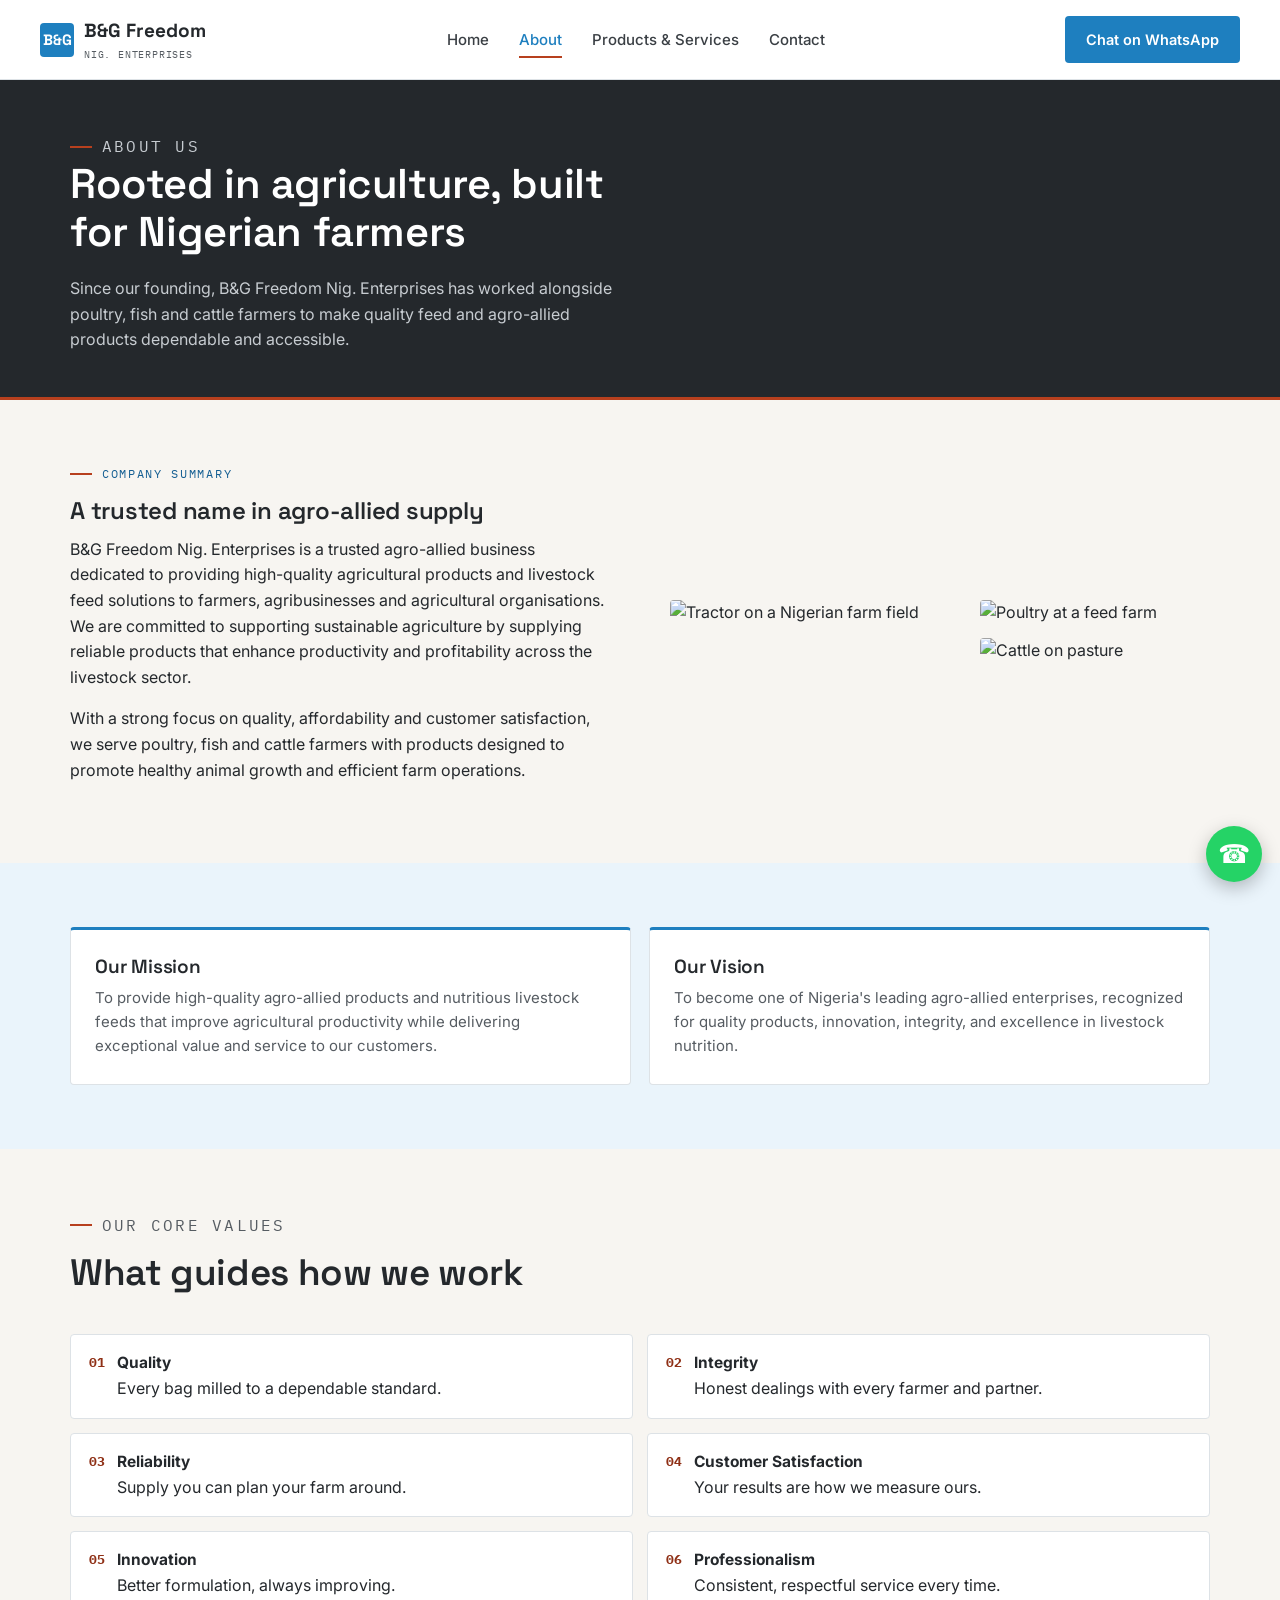
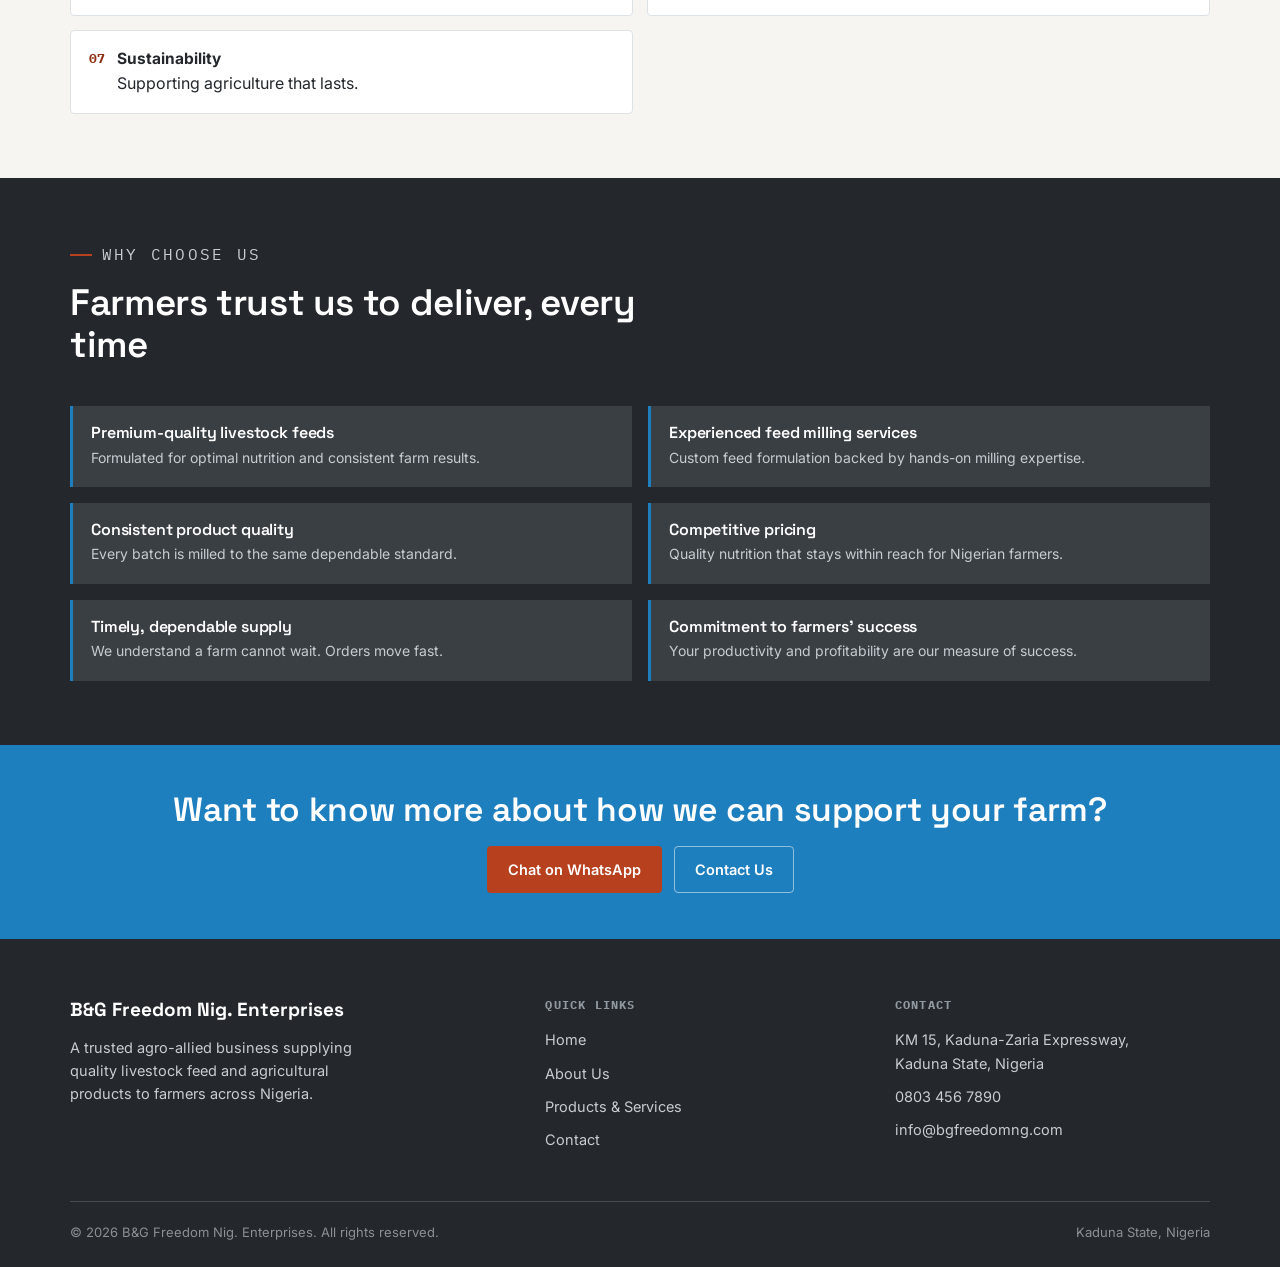
==== about.html @ e8c61435 "first commit" ====
<!DOCTYPE html>
<html lang="en">
<head>
<meta charset="UTF-8">
<meta name="viewport" content="width=device-width, initial-scale=1.0">
<title>About Us | B&amp;G Freedom Nig. Enterprises</title>
<meta name="description" content="Learn about B&G Freedom Nig. Enterprises: our mission, vision and core values as a trusted agro-allied feed supplier in Nigeria.">
<link rel="preconnect" href="https://fonts.googleapis.com">
<link href="https://fonts.googleapis.com/css2?family=Space+Grotesk:wght@500;600;700&family=Inter:wght@400;500;600;700&family=IBM+Plex+Mono:wght@400;500;600&display=swap" rel="stylesheet">
<link rel="stylesheet" href="css/style.css">
</head>
<body>

<header class="site-header">
  <div class="header-bar">
    <a href="index.html" class="brand">
      <span class="mark">B&amp;G</span>
      <span>B&amp;G Freedom<small>Nig. Enterprises</small></span>
    </a>
    <nav class="nav-desktop">
      <a href="index.html">Home</a>
      <a href="about.html" aria-current="page">About</a>
      <a href="products.html">Products &amp; Services</a>
      <a href="contact.html">Contact</a>
    </nav>
    <div class="header-actions">
      <a href="https://wa.me/2348034567890" class="btn btn-primary" target="_blank" rel="noopener">Chat on WhatsApp</a>
      <button class="menu-toggle" aria-label="Toggle menu" aria-expanded="false"><span></span><span></span><span></span></button>
    </div>
  </div>
  <nav class="nav-mobile">
    <a href="index.html">Home</a>
    <a href="about.html" aria-current="page">About</a>
    <a href="products.html">Products &amp; Services</a>
    <a href="contact.html">Contact</a>
    <div class="header-actions">
      <a href="https://wa.me/2348034567890" class="btn btn-primary btn-wide" target="_blank" rel="noopener">Chat on WhatsApp</a>
      <a href="tel:+2348034567890" class="btn btn-ghost btn-wide">Call 0803 456 7890</a>
    </div>
  </nav>
</header>

<section class="page-hero">
  <div class="container">
    <p class="eyebrow">About Us</p>
    <h1>Rooted in agriculture, built for Nigerian farmers</h1>
    <p>Since our founding, B&amp;G Freedom Nig. Enterprises has worked alongside poultry, fish and cattle farmers to make quality feed and agro-allied products dependable and accessible.</p>
  </div>
</section>

<section>
  <div class="container">
    <div class="split">
      <div>
        <p class="eyebrow">Company Summary</p>
        <h2>A trusted name in agro-allied supply</h2>
        <p>B&amp;G Freedom Nig. Enterprises is a trusted agro-allied business dedicated to providing high-quality agricultural products and livestock feed solutions to farmers, agribusinesses and agricultural organisations. We are committed to supporting sustainable agriculture by supplying reliable products that enhance productivity and profitability across the livestock sector.</p>
        <p>With a strong focus on quality, affordability and customer satisfaction, we serve poultry, fish and cattle farmers with products designed to promote healthy animal growth and efficient farm operations.</p>
      </div>
      <div class="about-photo-strip">
        <img src="https://images.unsplash.com/photo-1631670886947-154d406493a6?auto=format&fit=crop&w=900&q=80" alt="Tractor on a Nigerian farm field">
        <div class="stack">
          <img src="https://images.unsplash.com/photo-1541329444622-e85b1a8980df?auto=format&fit=crop&w=600&q=80" alt="Poultry at a feed farm">
          <img src="https://images.unsplash.com/photo-1566040924976-f837330d1a5b?auto=format&fit=crop&w=600&q=80" alt="Cattle on pasture">
        </div>
      </div>
    </div>
  </div>
</section>

<section class="bg-sky">
  <div class="container">
    <div class="tag-grid cols-2">
      <div class="tag-box">
        <h3>Our Mission</h3>
        <p>To provide high-quality agro-allied products and nutritious livestock feeds that improve agricultural productivity while delivering exceptional value and service to our customers.</p>
      </div>
      <div class="tag-box">
        <h3>Our Vision</h3>
        <p>To become one of Nigeria's leading agro-allied enterprises, recognized for quality products, innovation, integrity, and excellence in livestock nutrition.</p>
      </div>
    </div>
  </div>
</section>

<section>
  <div class="container">
    <div class="section-head">
      <p class="eyebrow">Our Core Values</p>
      <h2>What guides how we work</h2>
    </div>
    <div class="value-list">
      <div class="value-item"><span class="num">01</span><div><strong>Quality</strong>Every bag milled to a dependable standard.</div></div>
      <div class="value-item"><span class="num">02</span><div><strong>Integrity</strong>Honest dealings with every farmer and partner.</div></div>
      <div class="value-item"><span class="num">03</span><div><strong>Reliability</strong>Supply you can plan your farm around.</div></div>
      <div class="value-item"><span class="num">04</span><div><strong>Customer Satisfaction</strong>Your results are how we measure ours.</div></div>
      <div class="value-item"><span class="num">05</span><div><strong>Innovation</strong>Better formulation, always improving.</div></div>
      <div class="value-item"><span class="num">06</span><div><strong>Professionalism</strong>Consistent, respectful service every time.</div></div>
      <div class="value-item"><span class="num">07</span><div><strong>Sustainability</strong>Supporting agriculture that lasts.</div></div>
    </div>
  </div>
</section>

<section class="bg-charcoal">
  <div class="container">
    <div class="section-head">
      <p class="eyebrow">Why Choose Us</p>
      <h2>Farmers trust us to deliver, every time</h2>
    </div>
    <div class="reason-list">
      <div class="reason" style="background:var(--charcoal-2); border-left-color:var(--sky);"><div><h4 style="color:#fff;">Premium-quality livestock feeds</h4><p style="color:#C7CCD1;">Formulated for optimal nutrition and consistent farm results.</p></div></div>
      <div class="reason" style="background:var(--charcoal-2); border-left-color:var(--sky);"><div><h4 style="color:#fff;">Experienced feed milling services</h4><p style="color:#C7CCD1;">Custom feed formulation backed by hands-on milling expertise.</p></div></div>
      <div class="reason" style="background:var(--charcoal-2); border-left-color:var(--sky);"><div><h4 style="color:#fff;">Consistent product quality</h4><p style="color:#C7CCD1;">Every batch is milled to the same dependable standard.</p></div></div>
      <div class="reason" style="background:var(--charcoal-2); border-left-color:var(--sky);"><div><h4 style="color:#fff;">Competitive pricing</h4><p style="color:#C7CCD1;">Quality nutrition that stays within reach for Nigerian farmers.</p></div></div>
      <div class="reason" style="background:var(--charcoal-2); border-left-color:var(--sky);"><div><h4 style="color:#fff;">Timely, dependable supply</h4><p style="color:#C7CCD1;">We understand a farm cannot wait. Orders move fast.</p></div></div>
      <div class="reason" style="background:var(--charcoal-2); border-left-color:var(--sky);"><div><h4 style="color:#fff;">Commitment to farmers' success</h4><p style="color:#C7CCD1;">Your productivity and profitability are our measure of success.</p></div></div>
    </div>
  </div>
</section>

<section class="cta-band">
  <div class="container">
    <h2>Want to know more about how we can support your farm?</h2>
    <div class="cta-actions">
      <a href="https://wa.me/2348034567890" class="btn btn-grain" target="_blank" rel="noopener">Chat on WhatsApp</a>
      <a href="contact.html" class="btn btn-ghost-invert">Contact Us</a>
    </div>
  </div>
</section>

<footer class="site-footer">
  <div class="container">
    <div class="footer-grid">
      <div>
        <div class="footer-brand">B&amp;G Freedom Nig. Enterprises</div>
        <p style="max-width:34ch; font-size:14.5px;">A trusted agro-allied business supplying quality livestock feed and agricultural products to farmers across Nigeria.</p>
      </div>
      <div class="footer-col">
        <h5>Quick Links</h5>
        <ul>
          <li><a href="index.html">Home</a></li>
          <li><a href="about.html">About Us</a></li>
          <li><a href="products.html">Products &amp; Services</a></li>
          <li><a href="contact.html">Contact</a></li>
        </ul>
      </div>
      <div class="footer-col">
        <h5>Contact</h5>
        <ul>
          <li>KM 15, Kaduna-Zaria Expressway,<br>Kaduna State, Nigeria</li>
          <li><a href="tel:+2348034567890">0803 456 7890</a></li>
          <li><a href="mailto:info@bgfreedomng.com">info@bgfreedomng.com</a></li>
        </ul>
      </div>
    </div>
    <div class="footer-bottom">
      <span>&copy; 2026 B&amp;G Freedom Nig. Enterprises. All rights reserved.</span>
      <span>Kaduna State, Nigeria</span>
    </div>
  </div>
</footer>

<a href="https://wa.me/2348034567890" class="wa-float" target="_blank" rel="noopener" aria-label="Chat on WhatsApp">&#9742;</a>

<script src="js/script.js"></script>
</body>
</html>
---- css/style.css ----
/* ==========================================================================
   B&G Freedom Nig. Enterprises. Stylesheet
   Design tokens
   ========================================================================== */

:root{
  /* Color */
  --sky: #1E7FBF;
  --sky-dark: #145E92;
  --sky-light: #EAF4FB;
  --charcoal: #24282C;
  --charcoal-2: #3A3F44;
  --charcoal-soft: #565C62;
  --grain: #B7401E;
  --grain-dark: #8F3016;
  --paper: #F7F5F1;
  --paper-2: #FFFFFF;
  --line: #DDE2E6;
  --line-dark: #454B51;

  /* Type */
  --font-display: 'Space Grotesk', sans-serif;
  --font-body: 'Inter', sans-serif;
  --font-mono: 'IBM Plex Mono', monospace;

  /* Layout */
  --max: 1180px;
  --radius: 4px;
}

*,*::before,*::after{ box-sizing: border-box; }
html{ scroll-behavior: smooth; }
body{
  margin:0;
  font-family: var(--font-body);
  color: var(--charcoal);
  background: var(--paper);
  line-height: 1.6;
  -webkit-font-smoothing: antialiased;
}
img{ max-width:100%; display:block; }
a{ color: inherit; text-decoration: none; }
ul{ margin:0; padding:0; list-style:none; }
h1,h2,h3,h4{
  font-family: var(--font-display);
  font-weight: 600;
  line-height: 1.15;
  margin: 0 0 .5em;
  letter-spacing: -0.01em;
}
p{ margin: 0 0 1em; }
.container{
  max-width: var(--max);
  margin: 0 auto;
  padding: 0 20px;
}
:focus-visible{
  outline: 3px solid var(--grain);
  outline-offset: 2px;
}
@media (prefers-reduced-motion: reduce){
  *{ animation-duration: 0.01ms !important; transition-duration: 0.01ms !important; scroll-behavior: auto !important; }
}

/* Eyebrow / small-caps label. Feed-tag vocabulary used throughout */
.eyebrow{
  font-family: var(--font-mono);
  font-size: 12px;
  letter-spacing: 0.14em;
  text-transform: uppercase;
  color: var(--sky-dark);
  display:flex;
  align-items:center;
  gap:10px;
  margin-bottom: 14px;
}
.eyebrow::before{
  content:'';
  width: 22px; height:2px;
  background: var(--grain);
  display:inline-block;
}

/* ==========================================================================
   Header
   ========================================================================== */
.site-header{
  position: sticky; top:0; z-index: 100;
  background: var(--paper-2);
  border-bottom: 1px solid var(--line);
}
.header-bar{
  display:flex; align-items:center; justify-content:space-between;
  padding: 14px 20px;
}
.brand{
  display:flex; align-items:center; gap:10px;
  font-family: var(--font-display);
  font-weight: 700;
  font-size: 19px;
  color: var(--charcoal);
}
.brand .mark{
  width:34px; height:34px; border-radius: var(--radius);
  background: var(--sky);
  color:#fff;
  display:flex; align-items:center; justify-content:center;
  font-size: 15px; font-weight:700;
  flex-shrink:0;
}
.brand small{
  display:block;
  font-family: var(--font-mono);
  font-weight:400;
  font-size:10px;
  letter-spacing:.08em;
  color: var(--charcoal-soft);
  text-transform: uppercase;
}
.nav-desktop{
  display:none;
  gap: 30px;
  font-size: 15px;
  font-weight: 500;
}
.nav-desktop a{ position:relative; padding: 6px 0; color: var(--charcoal-2); }
.nav-desktop a:hover, .nav-desktop a[aria-current="page"]{ color: var(--sky); }
.nav-desktop a[aria-current="page"]::after{
  content:''; position:absolute; left:0; right:0; bottom:0; height:2px; background: var(--grain);
}
.header-actions{ display:flex; align-items:center; gap:10px; }
.btn{
  display:inline-flex; align-items:center; justify-content:center; gap:8px;
  font-family: var(--font-body);
  font-weight: 600;
  font-size: 14.5px;
  padding: 11px 20px;
  border-radius: var(--radius);
  border: 1.5px solid transparent;
  cursor: pointer;
  transition: transform .15s ease, background .15s ease, border-color .15s ease;
  white-space: nowrap;
}
.btn:hover{ transform: translateY(-1px); }
.btn-primary{ background: var(--sky); color:#fff; }
.btn-primary:hover{ background: var(--sky-dark); }
.btn-grain{ background: var(--grain); color:#fff; }
.btn-grain:hover{ background: var(--grain-dark); }
.btn-ghost{ background: transparent; border-color: var(--charcoal); color: var(--charcoal); }
.btn-ghost:hover{ background: var(--charcoal); color:#fff; }
.btn-ghost-invert{ background: transparent; border-color: rgba(255,255,255,.5); color:#fff; }
.btn-ghost-invert:hover{ background: #fff; color: var(--charcoal); }
.btn-wide{ width:100%; }

.menu-toggle{
  display:flex; flex-direction:column; justify-content:center; gap:5px;
  width:40px; height:40px;
  background:none; border:1px solid var(--line); border-radius: var(--radius);
  cursor:pointer;
}
.menu-toggle span{ width:18px; height:2px; background: var(--charcoal); margin:0 auto; transition: transform .2s, opacity .2s;}
.menu-toggle.open span:nth-child(1){ transform: translateY(7px) rotate(45deg); }
.menu-toggle.open span:nth-child(2){ opacity:0; }
.menu-toggle.open span:nth-child(3){ transform: translateY(-7px) rotate(-45deg); }

.nav-mobile{
  display:none;
  flex-direction:column;
  border-top: 1px solid var(--line);
  background: var(--paper-2);
}
.nav-mobile.open{ display:flex; }
.nav-mobile a{
  padding: 15px 20px;
  border-bottom: 1px solid var(--line);
  font-weight:500;
  font-size: 16px;
}
.nav-mobile a[aria-current="page"]{ color: var(--sky); }
.nav-mobile .header-actions{ padding: 16px 20px; flex-direction:column; align-items:stretch; }

@media (min-width: 900px){
  .nav-desktop{ display:flex; }
  .menu-toggle{ display:none; }
  .nav-mobile{ display:none !important; }
  .header-bar{ padding: 16px 40px; }
}

/* ==========================================================================
   Hero
   ========================================================================== */
.hero{
  position:relative;
  min-height: 78vh;
  display:flex;
  align-items:flex-end;
  color:#fff;
  overflow:hidden;
}
.hero-media{
  position:absolute; inset:0;
  background-size: cover;
  background-position: center 60%;
}
.hero-media::after{
  content:'';
  position:absolute; inset:0;
  background: linear-gradient(180deg, rgba(15,20,24,.35) 0%, rgba(15,20,24,.55) 55%, rgba(20,25,29,.94) 100%);
}
.hero-content{
  position:relative;
  padding: 60px 20px 48px;
  max-width: var(--max);
  margin: 0 auto;
  width:100%;
}
.hero .eyebrow{ color: #EAD9B3; }
.hero .eyebrow::before{ background: var(--grain); }
.hero h1{
  font-size: clamp(2rem, 7vw, 3.6rem);
  max-width: 14ch;
  margin-bottom: .4em;
}
.hero p{
  max-width: 46ch;
  font-size: 17px;
  color: #E7E9EA;
}
.hero-ctas{ display:flex; flex-wrap:wrap; gap: 12px; margin-top: 22px; }

/* Guaranteed-analysis style stat strip. Signature element */
.analysis-strip{
  background: var(--charcoal);
  color: #fff;
  border-top: 3px solid var(--grain);
}
.analysis-inner{
  display:grid;
  grid-template-columns: repeat(2, 1fr);
}
.analysis-item{
  padding: 22px 20px;
  border-right: 1px solid var(--line-dark);
  border-bottom: 1px solid var(--line-dark);
}
.analysis-item:nth-child(2n){ border-right:none; }
.analysis-num{
  font-family: var(--font-mono);
  font-size: clamp(22px, 4vw, 30px);
  color: var(--grain);
  display:block;
}
.analysis-label{
  font-family: var(--font-mono);
  font-size: 11px;
  letter-spacing: .08em;
  text-transform: uppercase;
  color: #C7CCD1;
}
@media (min-width: 700px){
  .analysis-inner{ grid-template-columns: repeat(4, 1fr); }
  .analysis-item:nth-child(2n){ border-right: 1px solid var(--line-dark); }
  .analysis-item:nth-child(4n){ border-right:none; }
  .analysis-item{ border-bottom:none; }
}

/* ==========================================================================
   Sections
   ========================================================================== */
section{ padding: 64px 0; }
.section-tight{ padding: 44px 0; }
.bg-sky{ background: var(--sky-light); }
.bg-charcoal{ background: var(--charcoal); color:#fff; }
.bg-charcoal h2, .bg-charcoal h3{ color:#fff; }
.bg-charcoal .eyebrow{ color: var(--grain); }

.section-head{ max-width: 640px; margin-bottom: 40px; }
.section-head h2{ font-size: clamp(1.6rem, 4vw, 2.3rem); }
.section-head p{ color: var(--charcoal-soft); font-size: 16px; }
.bg-charcoal .section-head p{ color: #C7CCD1; }

/* Two column */
.split{
  display:grid;
  gap: 36px;
  align-items:center;
}
@media (min-width: 900px){
  .split{ grid-template-columns: 1fr 1fr; gap: 60px; }
  .split.reverse .split-media{ order:2; }
}
.split-media img{ border-radius: var(--radius); width:100%; height: 340px; object-fit: cover; }

/* Feed-tag boxes (mission/vision/values) */
.tag-box{
  border: 1px solid var(--line);
  background: var(--paper-2);
  padding: 26px 24px;
  border-radius: var(--radius);
  border-top: 3px solid var(--sky);
}
.tag-box h3{ font-size: 19px; margin-bottom: .4em; }
.tag-box p{ color: var(--charcoal-soft); font-size: 15px; margin:0; }
.tag-grid{ display:grid; gap: 18px; grid-template-columns: 1fr; }
@media (min-width: 700px){ .tag-grid.cols-2{ grid-template-columns: 1fr 1fr; } }
@media (min-width: 900px){ .tag-grid.cols-3{ grid-template-columns: repeat(3,1fr); } }

/* Values list */
.value-list{ display:grid; gap: 14px; grid-template-columns: 1fr; }
@media (min-width:640px){ .value-list{ grid-template-columns: 1fr 1fr; } }
.value-item{
  display:flex; gap:12px; align-items:flex-start;
  padding: 16px 18px;
  background: var(--paper-2);
  border: 1px solid var(--line);
  border-radius: var(--radius);
}
.value-item .num{
  font-family: var(--font-mono);
  color: var(--grain-dark);
  font-weight:700;
  font-size: 13px;
  flex-shrink:0;
  padding-top:2px;
}
.value-item strong{ display:block; font-size: 15.5px; }

/* Product cards */
.product-card{
  background: var(--paper-2);
  border: 1px solid var(--line);
  border-radius: var(--radius);
  overflow:hidden;
  display:flex;
  flex-direction:column;
  height:100%;
}
.product-photo{
  height: 210px;
  background-size: cover;
  background-position: center;
  position:relative;
}
.product-tag{
  position:absolute; top:14px; left:14px;
  background: var(--charcoal);
  color:#fff;
  font-family: var(--font-mono);
  font-size: 11px;
  letter-spacing:.06em;
  text-transform:uppercase;
  padding: 5px 10px;
  border-radius: var(--radius);
}
.product-body{ padding: 22px; display:flex; flex-direction:column; gap:10px; flex:1; }
.product-body h3{ font-size: 20px; margin:0; }
.product-body p{ color: var(--charcoal-soft); font-size: 14.5px; margin:0; }
.product-specs{
  margin-top: auto;
  border-top: 1px dashed var(--line);
  padding-top: 12px;
  display:flex;
  flex-wrap:wrap;
  gap: 8px;
}
.spec-pill{
  font-family: var(--font-mono);
  font-size: 11.5px;
  background: var(--sky-light);
  color: var(--sky-dark);
  padding: 4px 9px;
  border-radius: 2px;
}

/* Why choose us */
.reason-list{ display:grid; gap: 16px; grid-template-columns: 1fr; }
@media (min-width:700px){ .reason-list{ grid-template-columns: 1fr 1fr; } }
.reason{
  display:flex; gap: 14px;
  padding: 18px;
  border-left: 3px solid var(--grain);
  background: var(--paper-2);
}
.reason h4{ font-size: 16px; margin: 0 0 4px; }
.reason p{ margin:0; font-size: 14px; color: var(--charcoal-soft); }

/* Customer pills */
.pill-row{ display:flex; flex-wrap:wrap; gap: 10px; }
.pill{
  font-size: 14px;
  padding: 9px 16px;
  border: 1px solid var(--line-dark);
  border-radius: 999px;
  color: #fff;
}

/* CTA band */
.cta-band{
  background: var(--sky);
  color:#fff;
  padding: 46px 0;
  text-align:center;
}
.cta-band h2{ color:#fff; font-size: clamp(1.5rem,4vw,2.1rem); }
.cta-band p{ color: #E5F1FA; max-width: 50ch; margin: 0 auto 24px; }
.cta-band .btn-grain{ }
.cta-actions{ display:flex; flex-wrap:wrap; gap:12px; justify-content:center; }

/* ==========================================================================
   Footer
   ========================================================================== */
.site-footer{
  background: var(--charcoal);
  color: #C7CCD1;
  padding: 56px 0 24px;
}
.footer-grid{
  display:grid; gap: 34px;
  grid-template-columns: 1fr;
}
@media (min-width: 800px){
  .footer-grid{ grid-template-columns: 1.4fr 1fr 1fr; }
}
.footer-brand{ color:#fff; font-family: var(--font-display); font-weight:700; font-size: 19px; margin-bottom: 10px; }
.footer-col h5{
  font-family: var(--font-mono);
  font-size: 12px; letter-spacing:.1em; text-transform:uppercase;
  color: #9199A0;
  margin: 0 0 14px;
}
.footer-col li{ margin-bottom: 10px; font-size: 14.5px; }
.footer-col a:hover{ color:#fff; }
.footer-bottom{
  border-top: 1px solid var(--line-dark);
  margin-top: 40px;
  padding-top: 20px;
  font-size: 13px;
  color: #8A9096;
  display:flex; flex-wrap:wrap; gap:10px; justify-content:space-between;
}

/* ==========================================================================
   Page hero (interior pages)
   ========================================================================== */
.page-hero{
  background: var(--charcoal);
  color:#fff;
  padding: 54px 0 44px;
  border-bottom: 3px solid var(--grain);
}
.page-hero h1{ font-size: clamp(1.8rem, 5vw, 2.6rem); max-width: 20ch; }
.page-hero p{ color:#C7CCD1; max-width: 56ch; font-size: 16px; margin:0; }

/* Contact page */
.contact-grid{
  display:grid; gap: 30px; grid-template-columns: 1fr;
}
@media (min-width: 900px){ .contact-grid{ grid-template-columns: 1fr 1fr; } }
.contact-card{
  background: var(--paper-2);
  border: 1px solid var(--line);
  border-radius: var(--radius);
  padding: 26px;
}
.contact-row{ display:flex; gap: 14px; padding: 14px 0; border-bottom: 1px solid var(--line); }
.contact-row:last-child{ border-bottom:none; }
.contact-row .ico{
  width:38px; height:38px; border-radius: var(--radius); background: var(--sky-light); color: var(--sky-dark);
  display:flex; align-items:center; justify-content:center; flex-shrink:0; font-size:17px;
}
.contact-row h4{ margin:0 0 2px; font-size: 15px; }
.contact-row p{ margin:0; font-size: 14.5px; color: var(--charcoal-soft); }
.map-frame{
  border-radius: var(--radius);
  overflow:hidden;
  border: 1px solid var(--line);
  height: 320px;
}
.map-frame iframe{ width:100%; height:100%; border:0; }

form.enquiry{ display:flex; flex-direction:column; gap:14px; }
.enquiry label{ font-size: 13px; font-weight:600; margin-bottom:5px; display:block; }
.enquiry input, .enquiry select, .enquiry textarea{
  width:100%; padding: 12px 14px;
  border:1px solid var(--line-dark);
  border-radius: var(--radius);
  font-family: var(--font-body);
  font-size: 15px;
  background:#fff;
  color: var(--charcoal);
}
.enquiry textarea{ min-height: 110px; resize: vertical; }
.enquiry input:focus, .enquiry select:focus, .enquiry textarea:focus{
  outline: 2px solid var(--sky); border-color: var(--sky);
}
.form-note{ font-size: 13px; color: var(--charcoal-soft); }

/* Team / about extras */
.about-photo-strip{ display:grid; grid-template-columns: 1fr; gap: 12px; }
@media (min-width:700px){ .about-photo-strip{ grid-template-columns: 1.3fr 1fr; } }
.about-photo-strip img{ border-radius: var(--radius); width:100%; height:100%; object-fit:cover; }
.about-photo-strip .stack{ display:grid; gap:12px; grid-template-rows: 1fr 1fr; }

/* Floating WhatsApp button (mobile-first convenience, common in Nigerian business sites) */
.wa-float{
  position: fixed;
  right: 18px; bottom: 18px;
  z-index: 200;
  width: 56px; height:56px;
  border-radius: 50%;
  background: #25D366;
  color:#fff;
  display:flex; align-items:center; justify-content:center;
  box-shadow: 0 6px 18px rgba(0,0,0,.25);
  font-size: 26px;
}
.wa-float:hover{ transform: scale(1.05); }

/* Category anchor nav on products page */
.cat-nav{
  display:flex; flex-wrap:wrap; gap:10px;
  padding: 18px 0;
  position: sticky; top: 65px; z-index: 40;
  background: var(--paper);
  border-bottom: 1px solid var(--line);
}
.cat-nav a{
  font-family: var(--font-mono);
  font-size: 12.5px;
  letter-spacing: .04em;
  text-transform: uppercase;
  padding: 8px 14px;
  border: 1px solid var(--line-dark);
  border-radius: 999px;
  color: var(--charcoal-2);
}
.cat-nav a:hover, .cat-nav a.is-active{ background: var(--charcoal); color:#fff; border-color: var(--charcoal); }
@media (min-width: 900px){ .cat-nav{ top: 73px; } }

.category-section{ scroll-margin-top: 130px; }
.category-head{
  display:flex; align-items:baseline; justify-content:space-between; flex-wrap:wrap; gap:10px;
  margin-bottom: 26px;
  border-bottom: 2px solid var(--charcoal);
  padding-bottom: 14px;
}
.category-head h2{ margin:0; font-size: clamp(1.4rem, 3.4vw, 1.9rem); }
.category-head .cat-count{ font-family: var(--font-mono); font-size:12.5px; color: var(--charcoal-soft); }

/* Placeholder photo box for products awaiting real images */
.product-photo-placeholder{
  height: 170px;
  background: var(--sky-light);
  border-bottom: 1px dashed var(--line-dark);
  display:flex; flex-direction:column; align-items:center; justify-content:center;
  gap:6px;
  position:relative;
}
.product-photo-placeholder svg{ width:30px; height:30px; opacity:.55; }
.product-photo-placeholder span{
  font-family: var(--font-mono);
  font-size: 11px;
  letter-spacing:.05em;
  text-transform: uppercase;
  color: var(--sky-dark);
  opacity: .75;
}
.product-photo-placeholder .product-tag{ position:absolute; top:14px; left:14px; }

/* Products intro grid on products page */
.products-page-grid{ display:grid; gap: 24px; grid-template-columns: 1fr; }
@media (min-width: 800px){ .products-page-grid{ grid-template-columns: repeat(3,1fr); } }

.ingredients-panel{
  border: 1px solid var(--line-dark);
  padding: 18px 20px;
  font-family: var(--font-mono);
  font-size: 13px;
  color: #D8DCE0;
}
.ingredients-panel .row{ display:flex; justify-content:space-between; padding: 6px 0; border-bottom: 1px dotted var(--line-dark); }
.ingredients-panel .row:last-child{ border-bottom:none; }
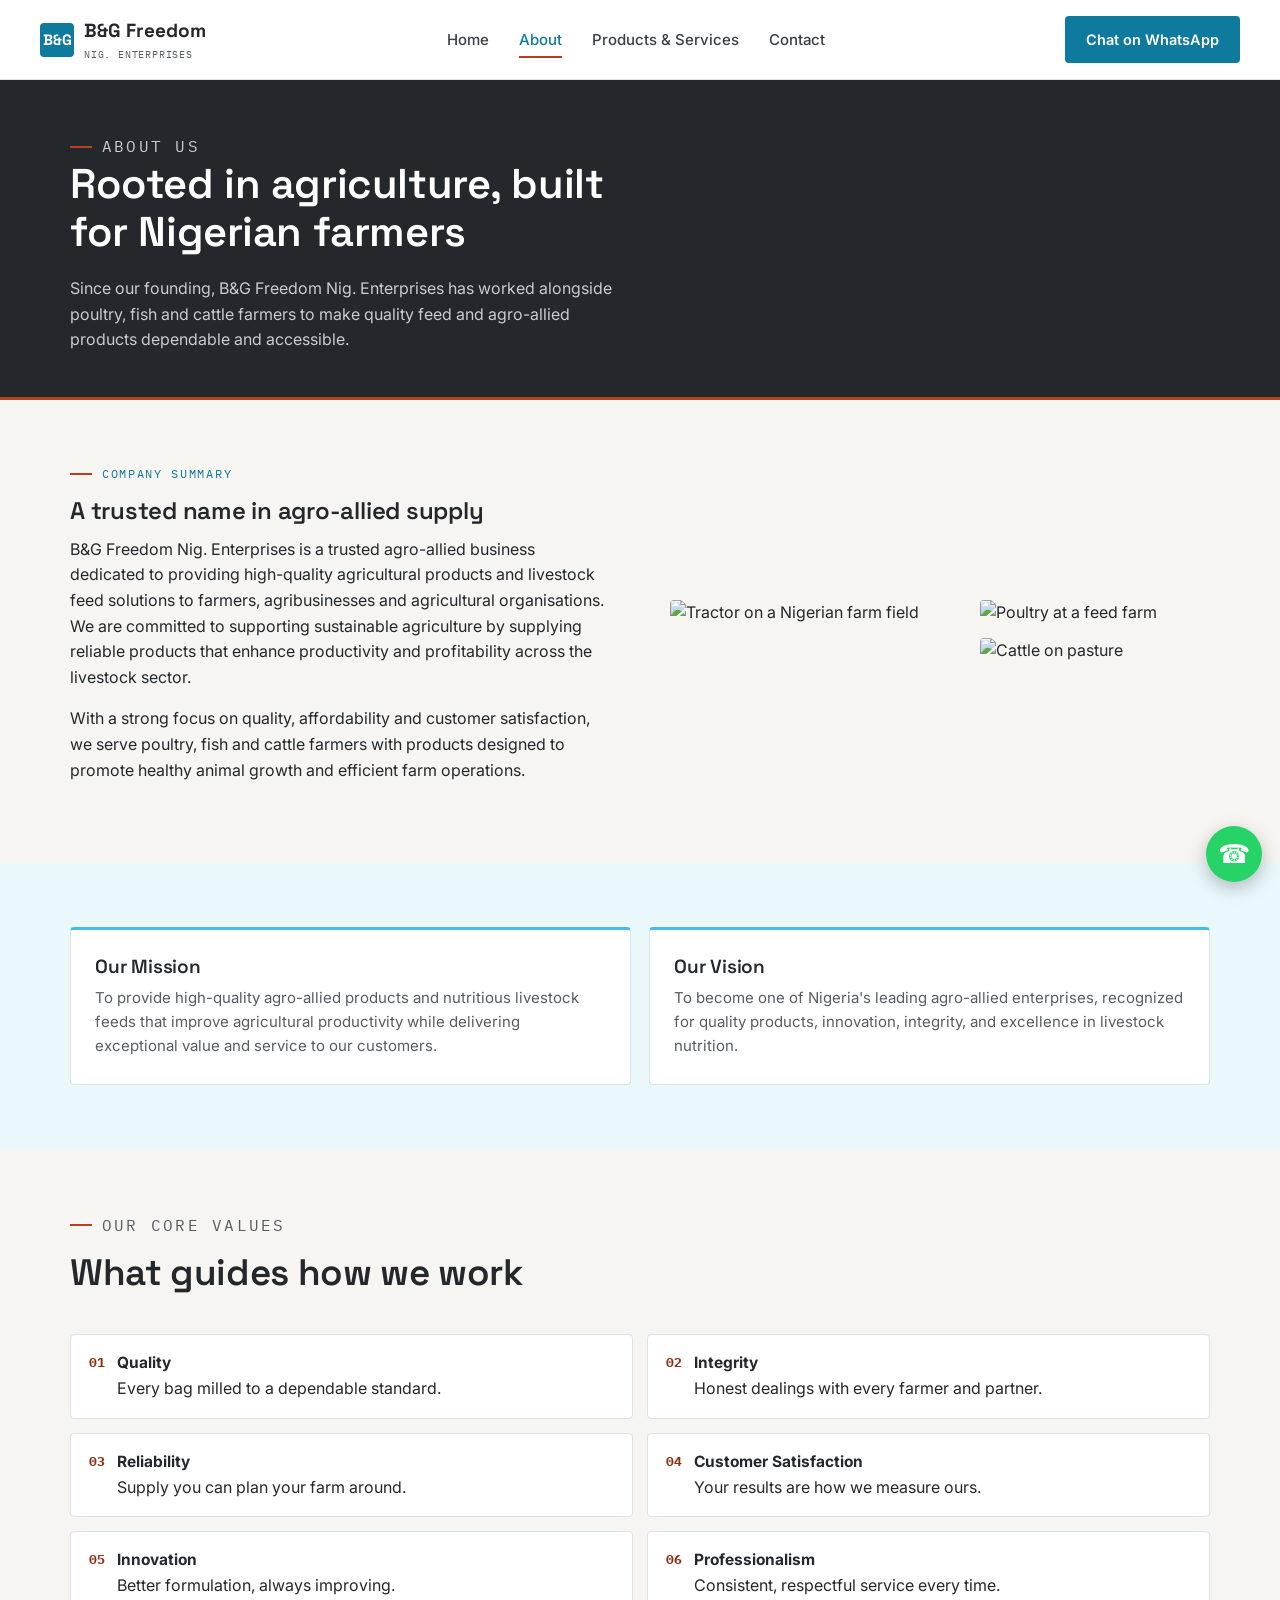
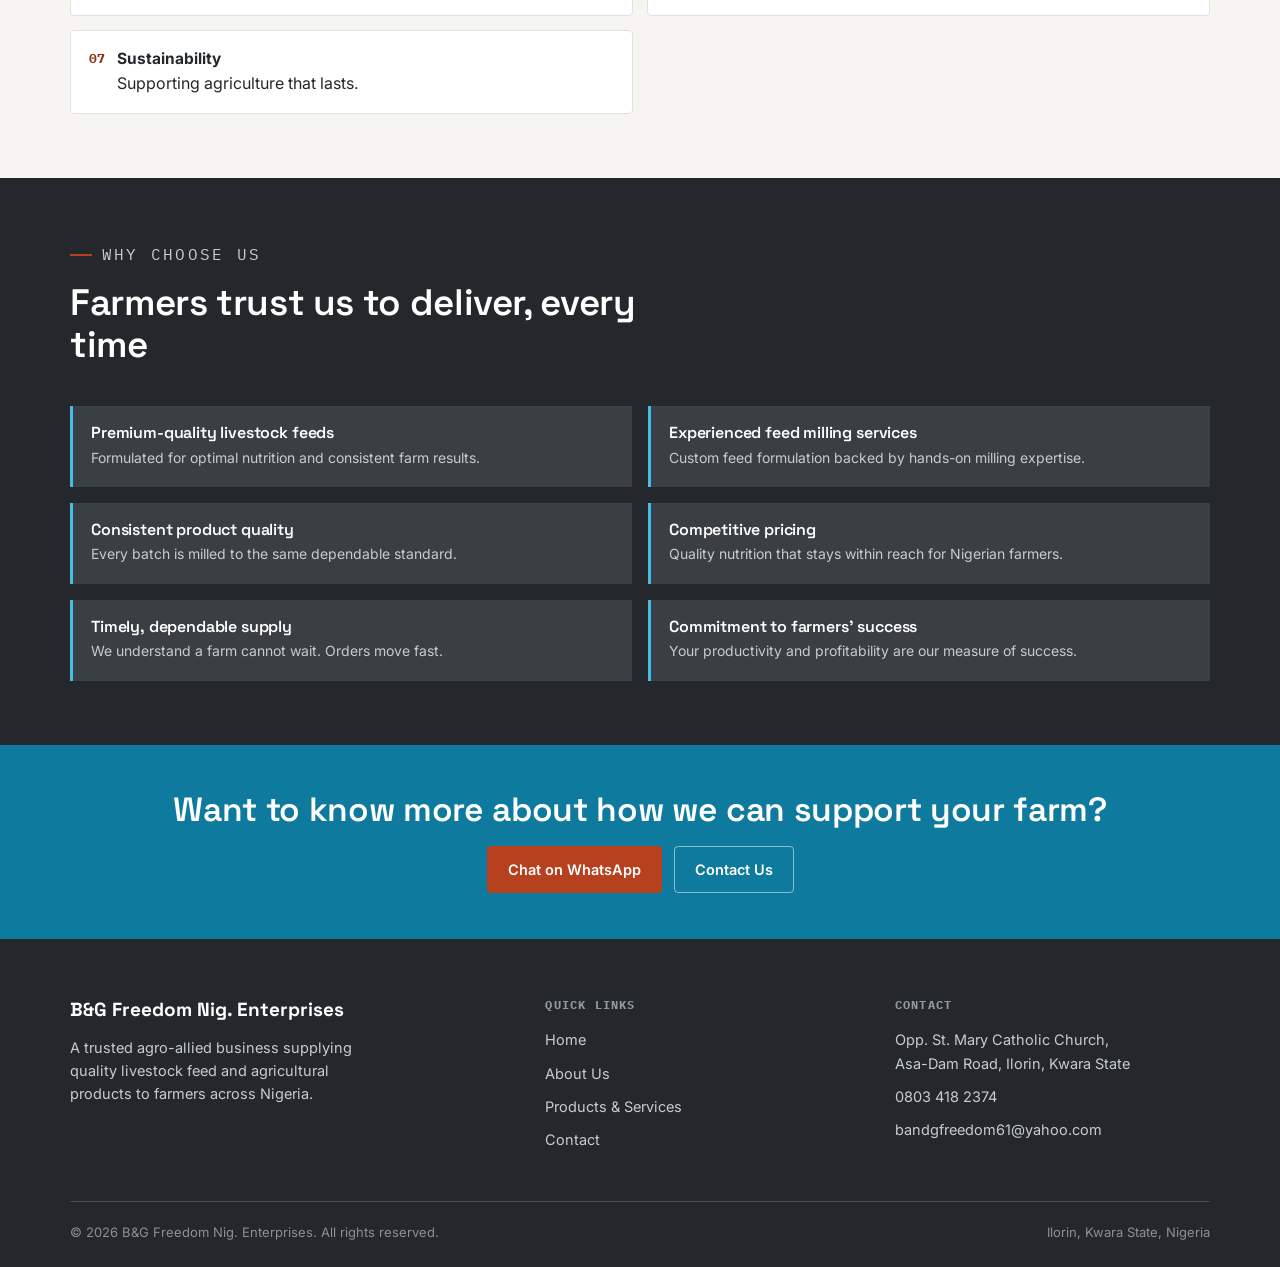
==== commit 8756af3f: "edited contacts" ====
--- a/about.html
+++ b/about.html
@@ -24,7 +24,7 @@
       <a href="contact.html">Contact</a>
     </nav>
     <div class="header-actions">
-      <a href="https://wa.me/2348034567890" class="btn btn-primary" target="_blank" rel="noopener">Chat on WhatsApp</a>
+      <a href="https://wa.me/2348034182374" class="btn btn-primary" target="_blank" rel="noopener">Chat on WhatsApp</a>
       <button class="menu-toggle" aria-label="Toggle menu" aria-expanded="false"><span></span><span></span><span></span></button>
     </div>
   </div>
@@ -34,8 +34,8 @@
     <a href="products.html">Products &amp; Services</a>
     <a href="contact.html">Contact</a>
     <div class="header-actions">
-      <a href="https://wa.me/2348034567890" class="btn btn-primary btn-wide" target="_blank" rel="noopener">Chat on WhatsApp</a>
-      <a href="tel:+2348034567890" class="btn btn-ghost btn-wide">Call 0803 456 7890</a>
+      <a href="https://wa.me/2348034182374" class="btn btn-primary btn-wide" target="_blank" rel="noopener">Chat on WhatsApp</a>
+      <a href="tel:+2348034182374" class="btn btn-ghost btn-wide">Call 0803 418 2374</a>
     </div>
   </nav>
 </header>
@@ -122,7 +122,7 @@
   <div class="container">
     <h2>Want to know more about how we can support your farm?</h2>
     <div class="cta-actions">
-      <a href="https://wa.me/2348034567890" class="btn btn-grain" target="_blank" rel="noopener">Chat on WhatsApp</a>
+      <a href="https://wa.me/2348034182374" class="btn btn-grain" target="_blank" rel="noopener">Chat on WhatsApp</a>
       <a href="contact.html" class="btn btn-ghost-invert">Contact Us</a>
     </div>
   </div>
@@ -147,20 +147,20 @@
       <div class="footer-col">
         <h5>Contact</h5>
         <ul>
-          <li>KM 15, Kaduna-Zaria Expressway,<br>Kaduna State, Nigeria</li>
-          <li><a href="tel:+2348034567890">0803 456 7890</a></li>
-          <li><a href="mailto:info@bgfreedomng.com">info@bgfreedomng.com</a></li>
+          <li>Opp. St. Mary Catholic Church,<br>Asa-Dam Road, Ilorin, Kwara State</li>
+          <li><a href="tel:+2348034182374">0803 418 2374</a></li>
+          <li><a href="mailto:bandgfreedom61@yahoo.com">bandgfreedom61@yahoo.com</a></li>
         </ul>
       </div>
     </div>
     <div class="footer-bottom">
       <span>&copy; 2026 B&amp;G Freedom Nig. Enterprises. All rights reserved.</span>
-      <span>Kaduna State, Nigeria</span>
+      <span>Ilorin, Kwara State, Nigeria</span>
     </div>
   </div>
 </footer>
 
-<a href="https://wa.me/2348034567890" class="wa-float" target="_blank" rel="noopener" aria-label="Chat on WhatsApp">&#9742;</a>
+<a href="https://wa.me/2348034182374" class="wa-float" target="_blank" rel="noopener" aria-label="Chat on WhatsApp">&#9742;</a>
 
 <script src="js/script.js"></script>
 </body>
--- a/css/style.css
+++ b/css/style.css
@@ -5,9 +5,9 @@
 
 :root{
   /* Color */
-  --sky: #1E7FBF;
-  --sky-dark: #145E92;
-  --sky-light: #EAF4FB;
+  --sky: #45BEE6;
+  --sky-dark: #0E7A9E;
+  --sky-light: #EAF8FC;
   --charcoal: #24282C;
   --charcoal-2: #3A3F44;
   --charcoal-soft: #565C62;
@@ -102,7 +102,7 @@
 }
 .brand .mark{
   width:34px; height:34px; border-radius: var(--radius);
-  background: var(--sky);
+  background: var(--sky-dark);
   color:#fff;
   display:flex; align-items:center; justify-content:center;
   font-size: 15px; font-weight:700;
@@ -124,7 +124,7 @@
   font-weight: 500;
 }
 .nav-desktop a{ position:relative; padding: 6px 0; color: var(--charcoal-2); }
-.nav-desktop a:hover, .nav-desktop a[aria-current="page"]{ color: var(--sky); }
+.nav-desktop a:hover, .nav-desktop a[aria-current="page"]{ color: var(--sky-dark); }
 .nav-desktop a[aria-current="page"]::after{
   content:''; position:absolute; left:0; right:0; bottom:0; height:2px; background: var(--grain);
 }
@@ -142,8 +142,8 @@
   white-space: nowrap;
 }
 .btn:hover{ transform: translateY(-1px); }
-.btn-primary{ background: var(--sky); color:#fff; }
-.btn-primary:hover{ background: var(--sky-dark); }
+.btn-primary{ background: var(--sky-dark); color:#fff; }
+.btn-primary:hover{ background: var(--sky-dark); filter: brightness(0.87); }
 .btn-grain{ background: var(--grain); color:#fff; }
 .btn-grain:hover{ background: var(--grain-dark); }
 .btn-ghost{ background: transparent; border-color: var(--charcoal); color: var(--charcoal); }
@@ -176,7 +176,7 @@
   font-weight:500;
   font-size: 16px;
 }
-.nav-mobile a[aria-current="page"]{ color: var(--sky); }
+.nav-mobile a[aria-current="page"]{ color: var(--sky-dark); }
 .nav-mobile .header-actions{ padding: 16px 20px; flex-direction:column; align-items:stretch; }
 
 @media (min-width: 900px){
@@ -396,7 +396,7 @@
 
 /* CTA band */
 .cta-band{
-  background: var(--sky);
+  background: var(--sky-dark);
   color:#fff;
   padding: 46px 0;
   text-align:center;
@@ -491,7 +491,7 @@
 }
 .enquiry textarea{ min-height: 110px; resize: vertical; }
 .enquiry input:focus, .enquiry select:focus, .enquiry textarea:focus{
-  outline: 2px solid var(--sky); border-color: var(--sky);
+  outline: 2px solid var(--sky-dark); border-color: var(--sky-dark);
 }
 .form-note{ font-size: 13px; color: var(--charcoal-soft); }
 
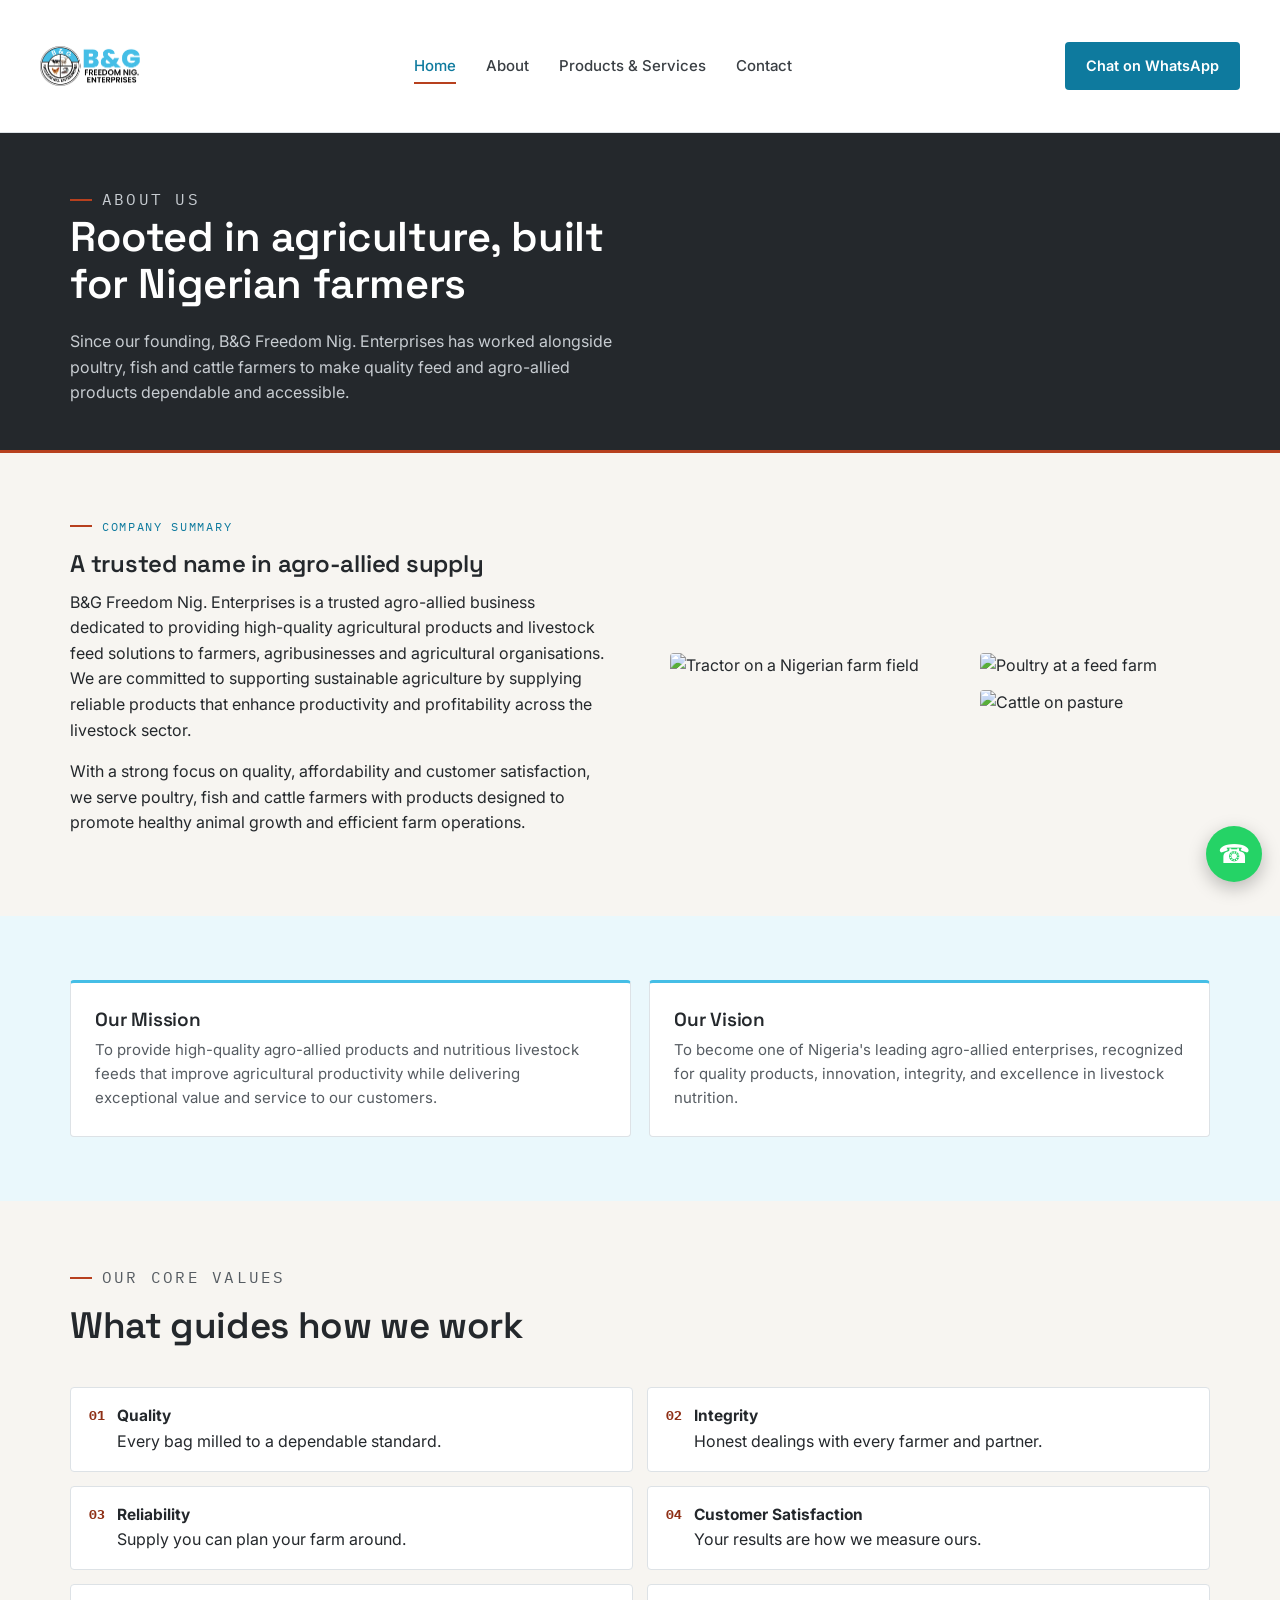
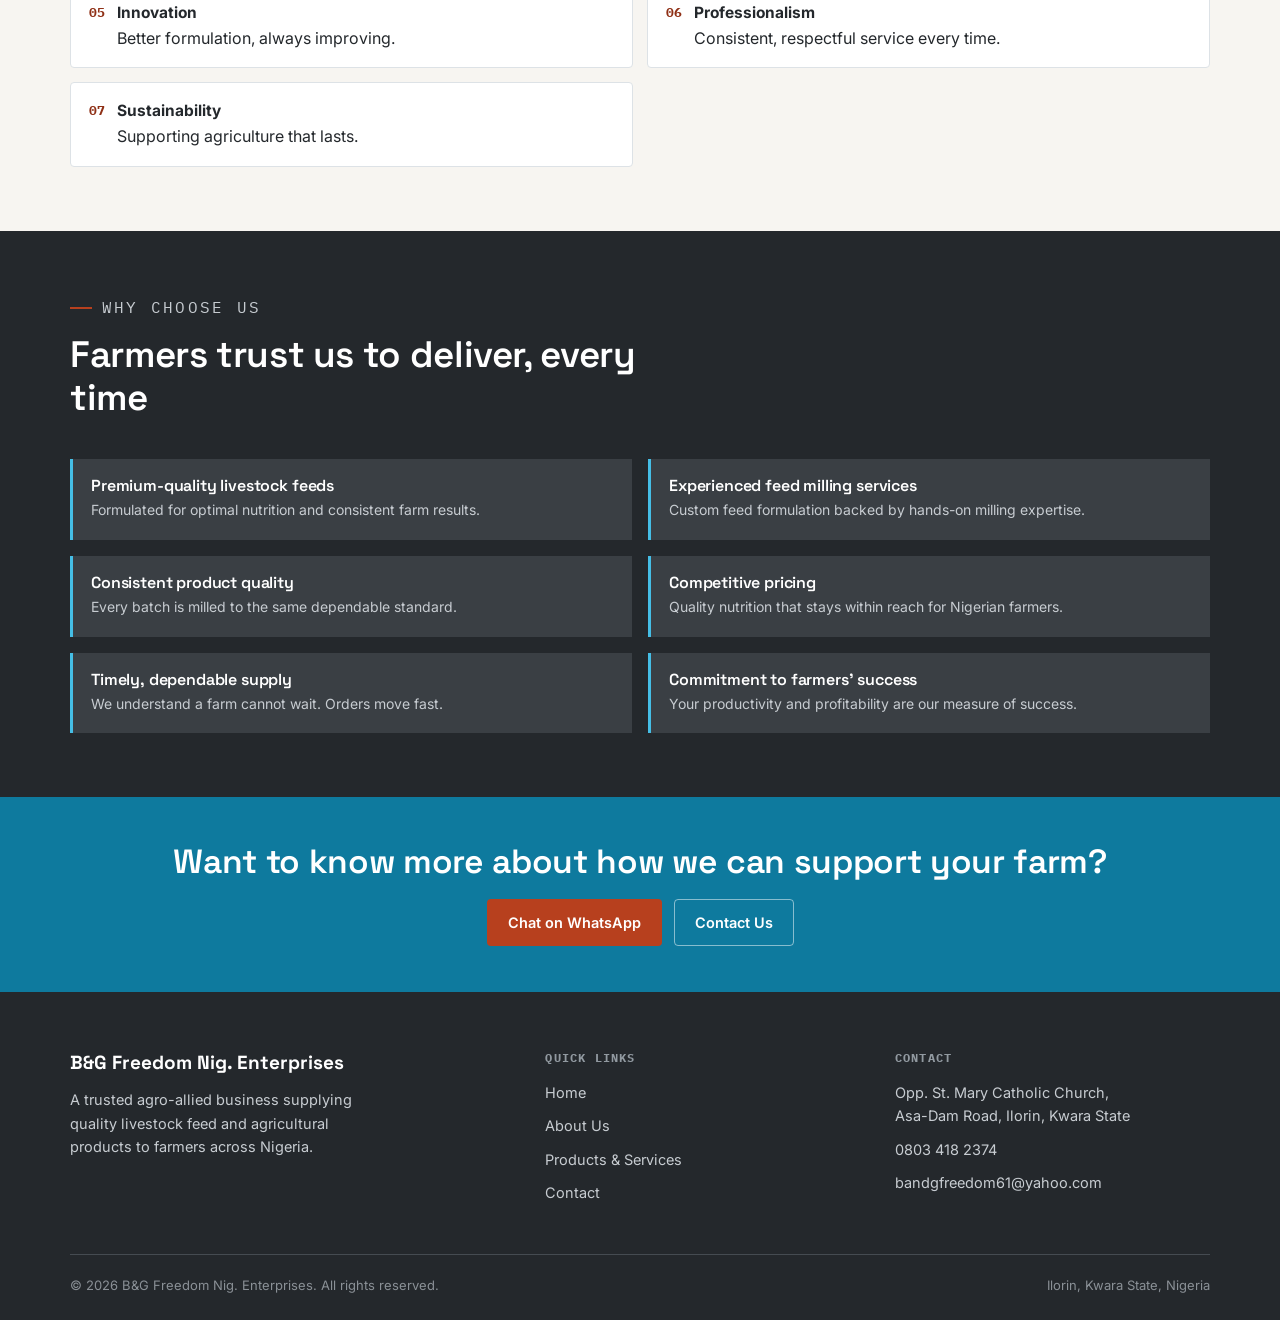
==== commit ceafca44: "added logo" ====
--- a/about.html
+++ b/about.html
@@ -11,34 +11,37 @@
 </head>
 <body>
 
-<header class="site-header">
-  <div class="header-bar">
-    <a href="index.html" class="brand">
-      <span class="mark">B&amp;G</span>
-      <span>B&amp;G Freedom<small>Nig. Enterprises</small></span>
-    </a>
-    <nav class="nav-desktop">
-      <a href="index.html">Home</a>
-      <a href="about.html" aria-current="page">About</a>
+  <header class="site-header">
+    <div class="header-bar">
+      <a href="index.html" class="brand">
+        <img src="img/BG logo.png" alt="B&G Freedom Nig. Enterprises Logo" class="logo">
+      </a>
+  
+      <nav class="nav-desktop">
+        <a href="index.html" aria-current="page">Home</a>
+        <a href="about.html">About</a>
+        <a href="products.html">Products &amp; Services</a>
+        <a href="contact.html">Contact</a>
+      </nav>
+  
+      <div class="header-actions">
+        <a href="tel:+2348034182374" class="btn btn-ghost" style="display:none" id="desktop-call"></a>
+        <a href="https://wa.me/2348034182374" class="btn btn-primary" target="_blank" rel="noopener">Chat on WhatsApp</a>
+        <button class="menu-toggle" aria-label="Toggle menu" aria-expanded="false"><span></span><span></span><span></span></button>
+      </div>
+    </div>
+  
+    <nav class="nav-mobile">
+      <a href="index.html" aria-current="page">Home</a>
+      <a href="about.html">About</a>
       <a href="products.html">Products &amp; Services</a>
       <a href="contact.html">Contact</a>
+      <div class="header-actions">
+        <a href="https://wa.me/2348034182374" class="btn btn-primary btn-wide" target="_blank" rel="noopener">Chat on WhatsApp</a>
+        <a href="tel:+2348034182374" class="btn btn-ghost btn-wide">Call 0803 418 2374</a>
+      </div>
     </nav>
-    <div class="header-actions">
-      <a href="https://wa.me/2348034182374" class="btn btn-primary" target="_blank" rel="noopener">Chat on WhatsApp</a>
-      <button class="menu-toggle" aria-label="Toggle menu" aria-expanded="false"><span></span><span></span><span></span></button>
-    </div>
-  </div>
-  <nav class="nav-mobile">
-    <a href="index.html">Home</a>
-    <a href="about.html" aria-current="page">About</a>
-    <a href="products.html">Products &amp; Services</a>
-    <a href="contact.html">Contact</a>
-    <div class="header-actions">
-      <a href="https://wa.me/2348034182374" class="btn btn-primary btn-wide" target="_blank" rel="noopener">Chat on WhatsApp</a>
-      <a href="tel:+2348034182374" class="btn btn-ghost btn-wide">Call 0803 418 2374</a>
-    </div>
-  </nav>
-</header>
+  </header>
 
 <section class="page-hero">
   <div class="container">
--- a/css/style.css
+++ b/css/style.css
@@ -27,7 +27,27 @@
   --max: 1180px;
   --radius: 4px;
 }
-
+.brand {
+  display: flex;
+  align-items: center;
+  gap: 12px;
+  text-decoration: none;
+}
+
+.logo {
+  width: 100px;      /* Adjust as needed */
+  height: 100px;
+  object-fit: contain;
+}
+
+.brand span {
+  display: flex;
+  flex-direction: column;
+}
+
+.brand small {
+  font-size: 0.8rem;
+}
 *,*::before,*::after{ box-sizing: border-box; }
 html{ scroll-behavior: smooth; }
 body{
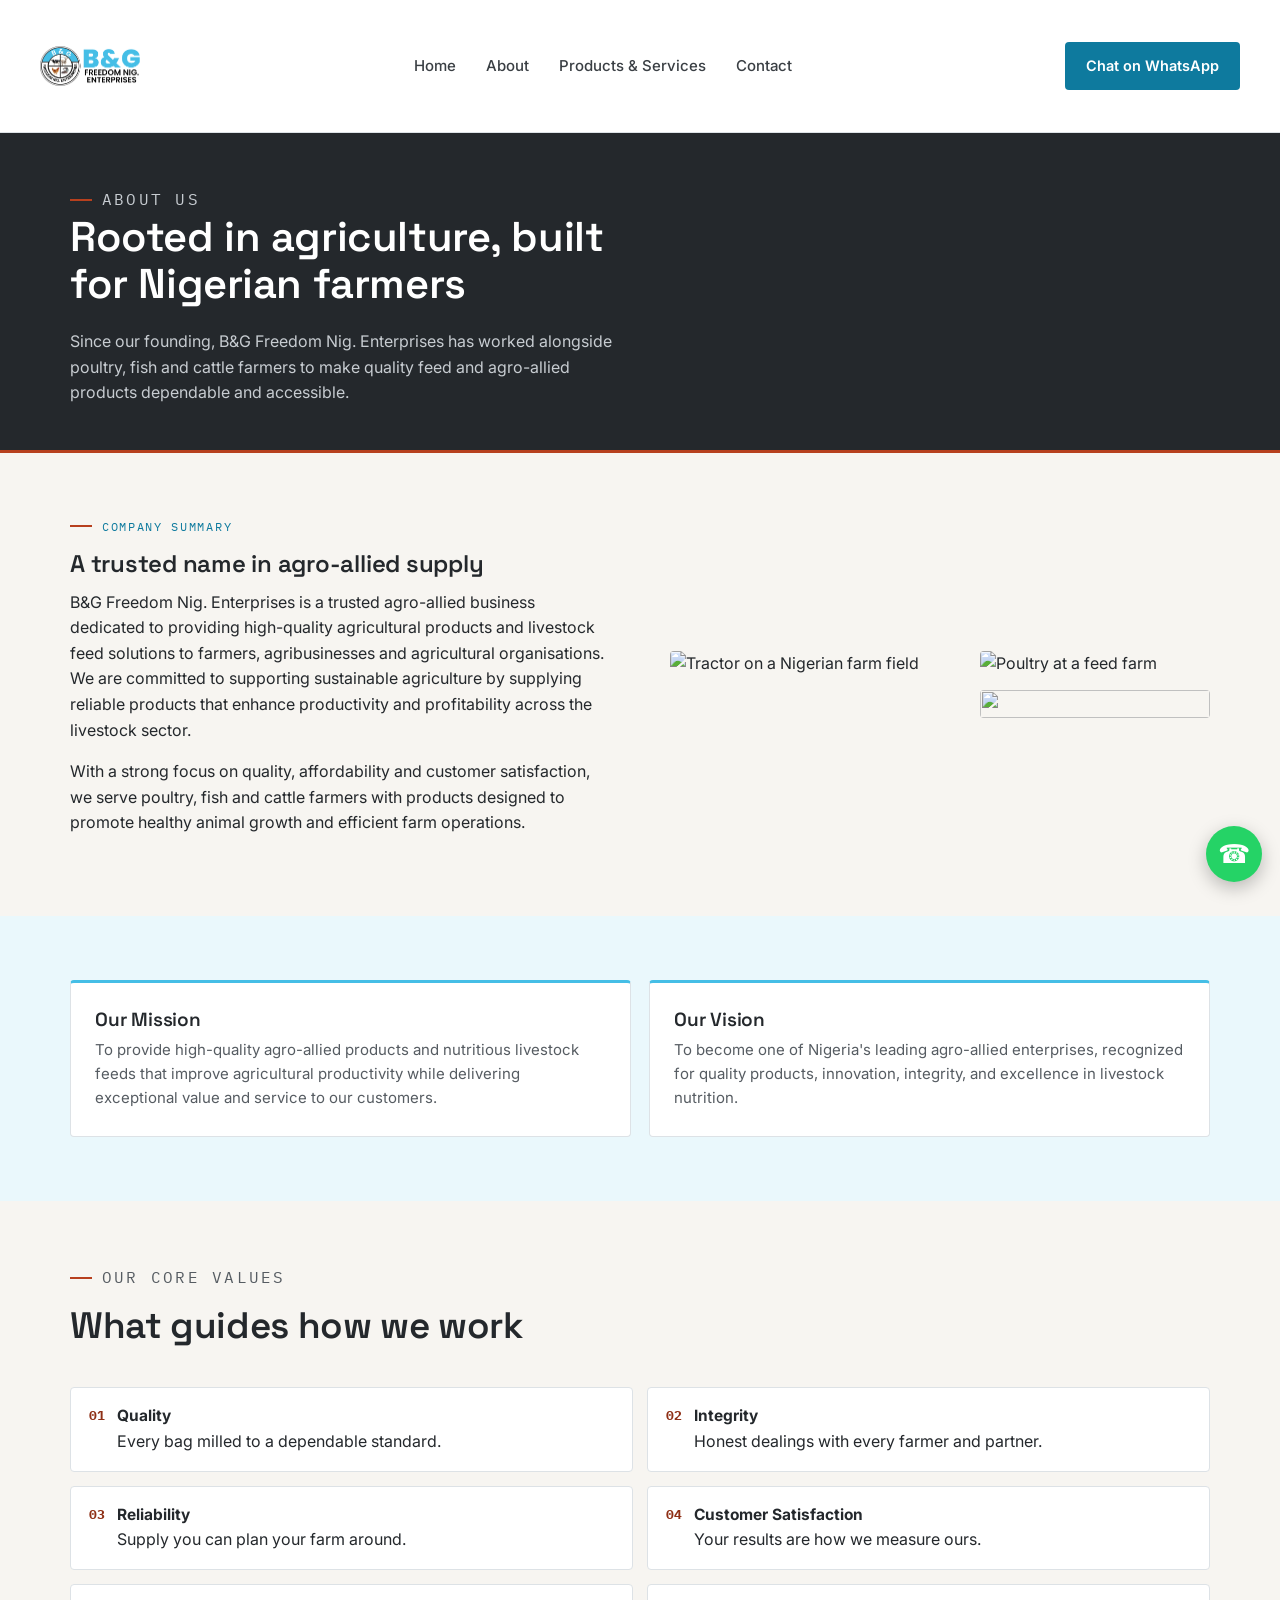
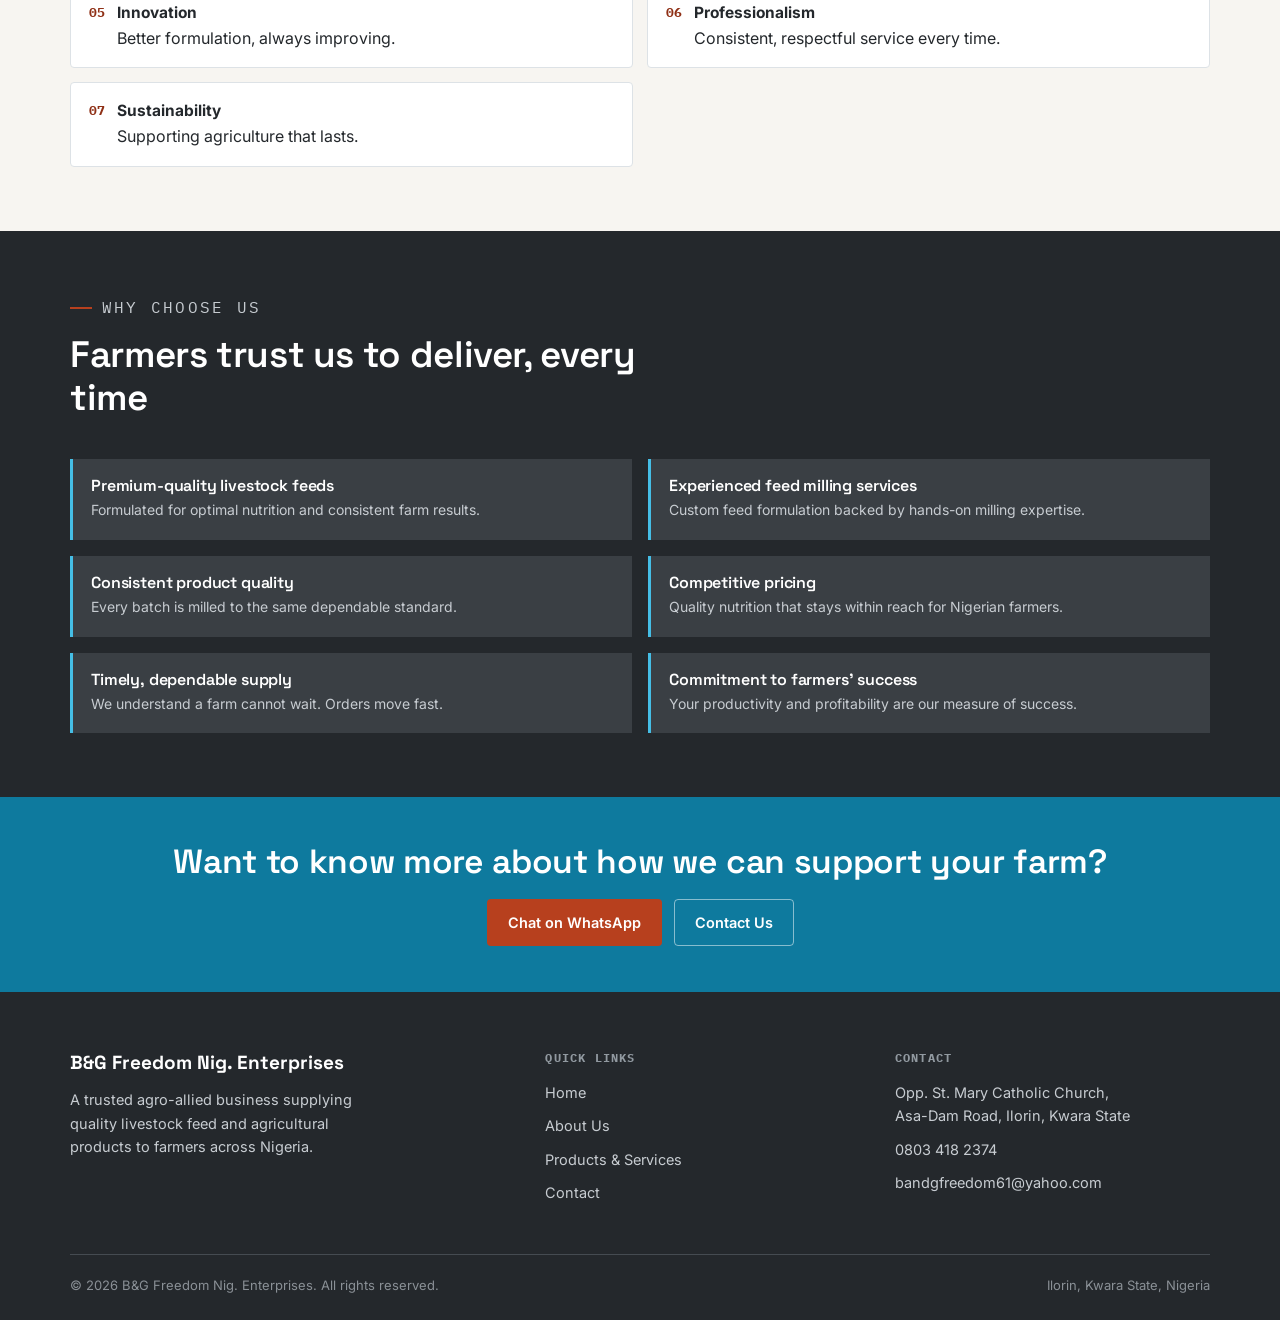
==== commit a0002bb4: "added customised images" ====
--- a/about.html
+++ b/about.html
@@ -8,6 +8,10 @@
 <link rel="preconnect" href="https://fonts.googleapis.com">
 <link href="https://fonts.googleapis.com/css2?family=Space+Grotesk:wght@500;600;700&family=Inter:wght@400;500;600;700&family=IBM+Plex+Mono:wght@400;500;600&display=swap" rel="stylesheet">
 <link rel="stylesheet" href="css/style.css">
+<link rel="icon" type="image/png" sizes="32x32" href="img/favicon-32x32.png">
+<link rel="icon" type="image/png" sizes="16x16" href="img/favicon-16x16.png">
+<link rel="apple-touch-icon" href="img/apple-touch-icon.png">
+<link rel="shortcut icon" href="img/favicon.ico">
 </head>
 <body>
 
@@ -18,7 +22,7 @@
       </a>
   
       <nav class="nav-desktop">
-        <a href="index.html" aria-current="page">Home</a>
+        <a href="index.html">Home</a>
         <a href="about.html">About</a>
         <a href="products.html">Products &amp; Services</a>
         <a href="contact.html">Contact</a>
@@ -32,7 +36,7 @@
     </div>
   
     <nav class="nav-mobile">
-      <a href="index.html" aria-current="page">Home</a>
+      <a href="index.html">Home</a>
       <a href="about.html">About</a>
       <a href="products.html">Products &amp; Services</a>
       <a href="contact.html">Contact</a>
@@ -61,10 +65,10 @@
         <p>With a strong focus on quality, affordability and customer satisfaction, we serve poultry, fish and cattle farmers with products designed to promote healthy animal growth and efficient farm operations.</p>
       </div>
       <div class="about-photo-strip">
-        <img src="https://images.unsplash.com/photo-1631670886947-154d406493a6?auto=format&fit=crop&w=900&q=80" alt="Tractor on a Nigerian farm field">
+        <img src="https://i.ibb.co/8Dz5WbMT/Chat-GPT-Image-Jul-2-2026-09-22-41-PM.png" alt="Tractor on a Nigerian farm field">
         <div class="stack">
           <img src="https://images.unsplash.com/photo-1541329444622-e85b1a8980df?auto=format&fit=crop&w=600&q=80" alt="Poultry at a feed farm">
-          <img src="https://images.unsplash.com/photo-1566040924976-f837330d1a5b?auto=format&fit=crop&w=600&q=80" alt="Cattle on pasture">
+          <img src="https://i.ibb.co/WpgRDHZf/Chat-GPT-Image-Jul-2-2026-09-20-44-PM.png">
         </div>
       </div>
     </div>
